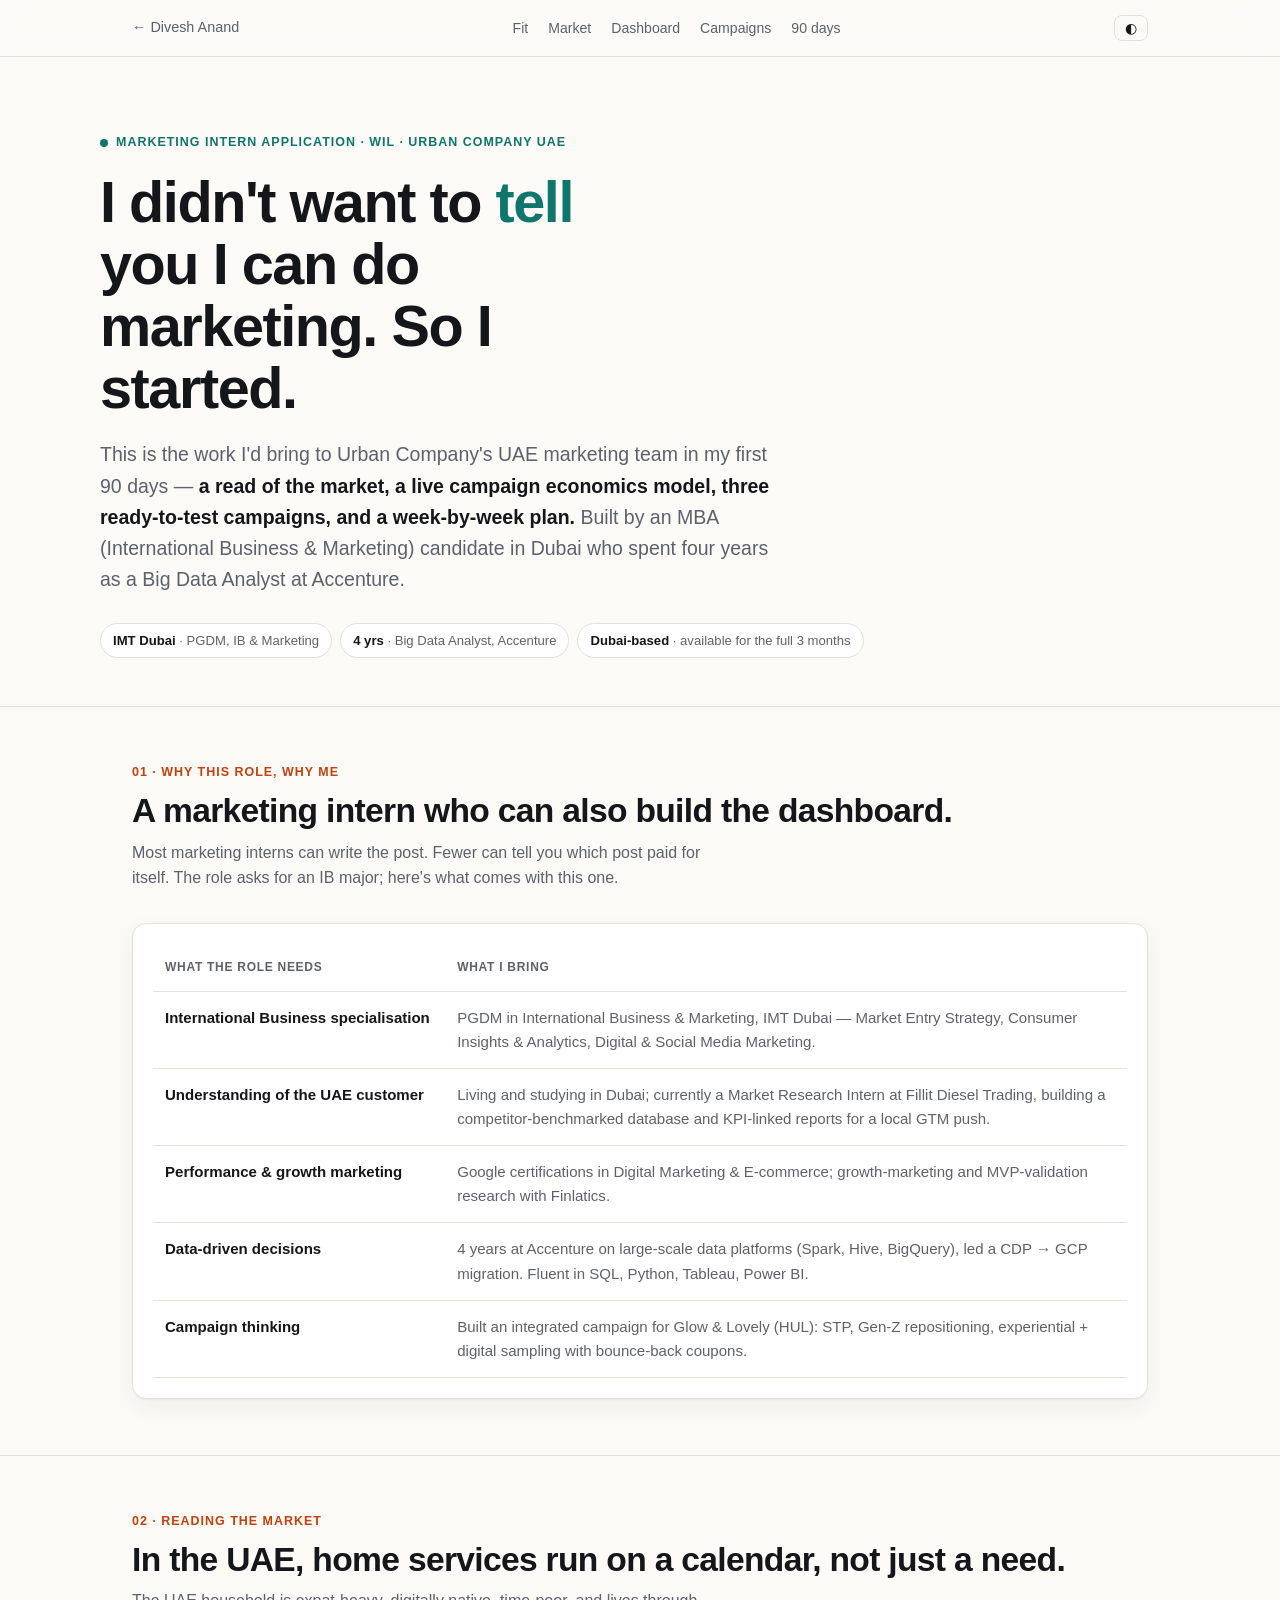
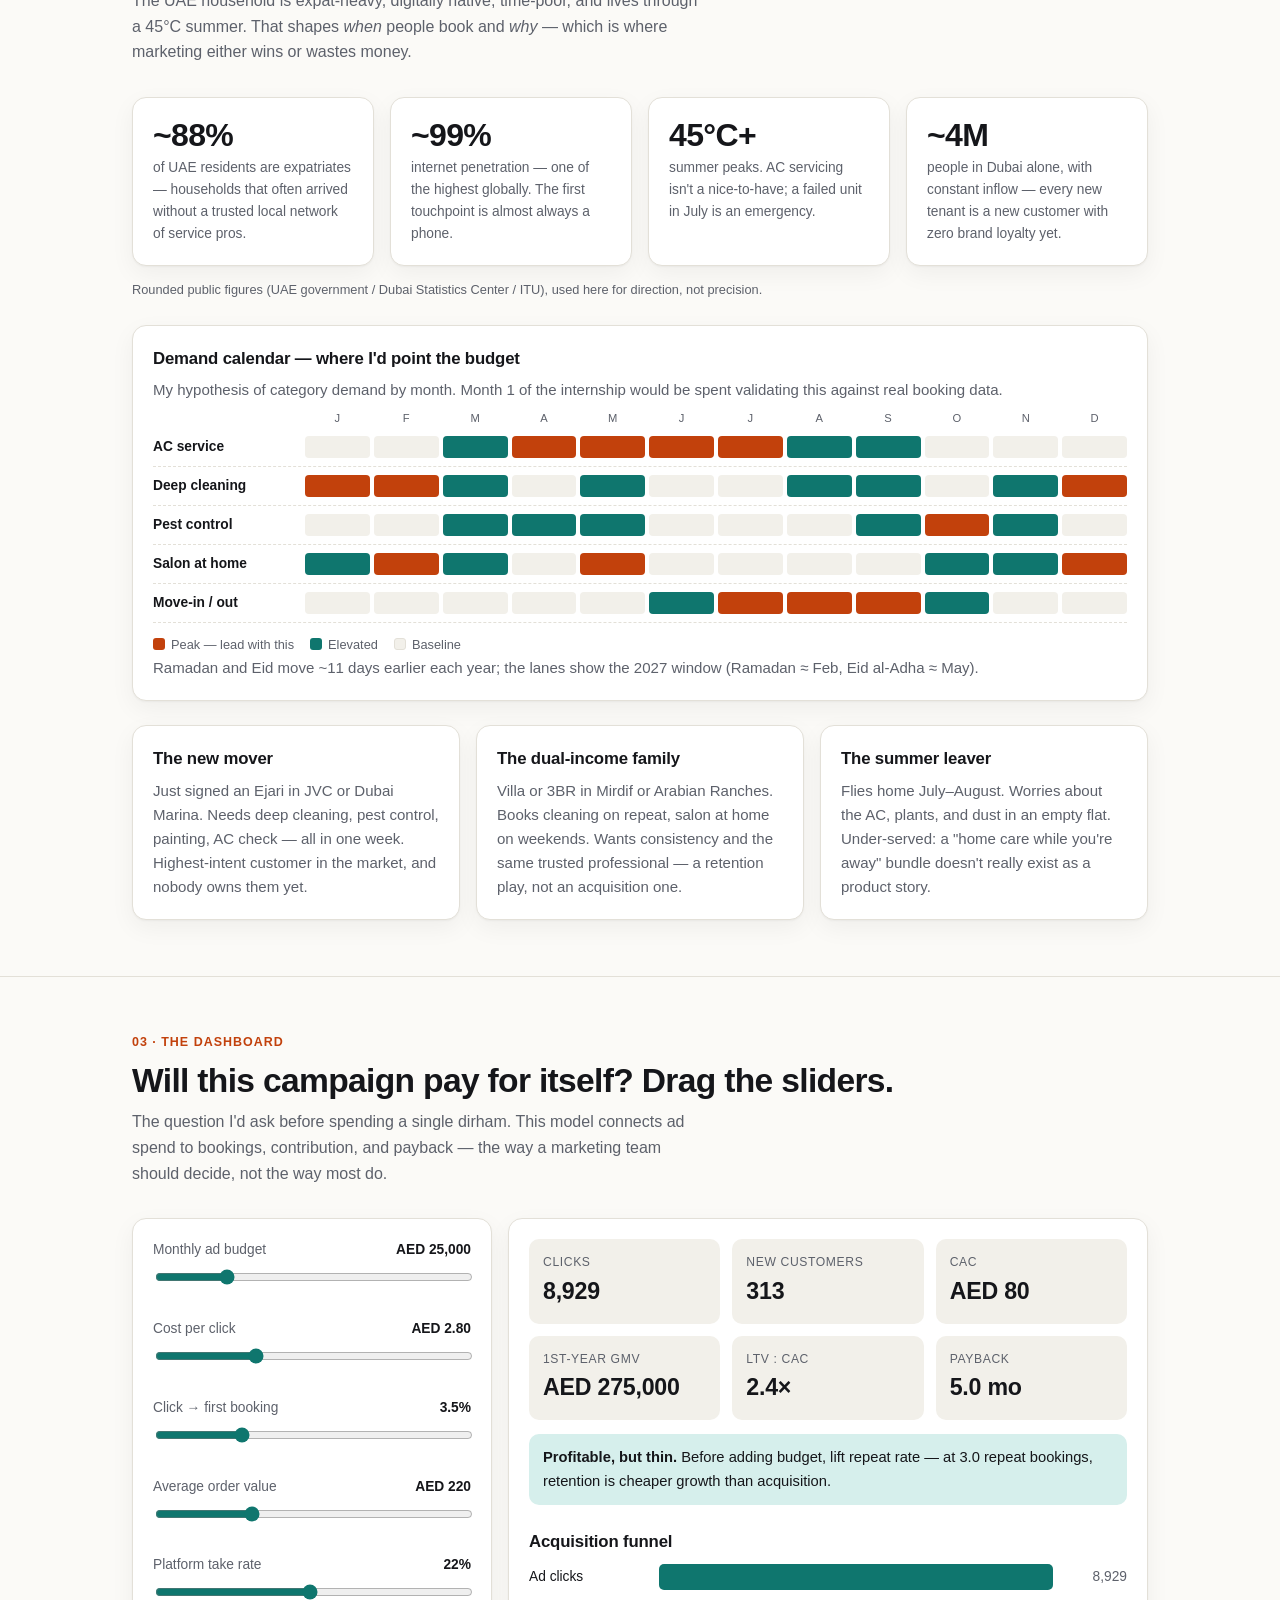
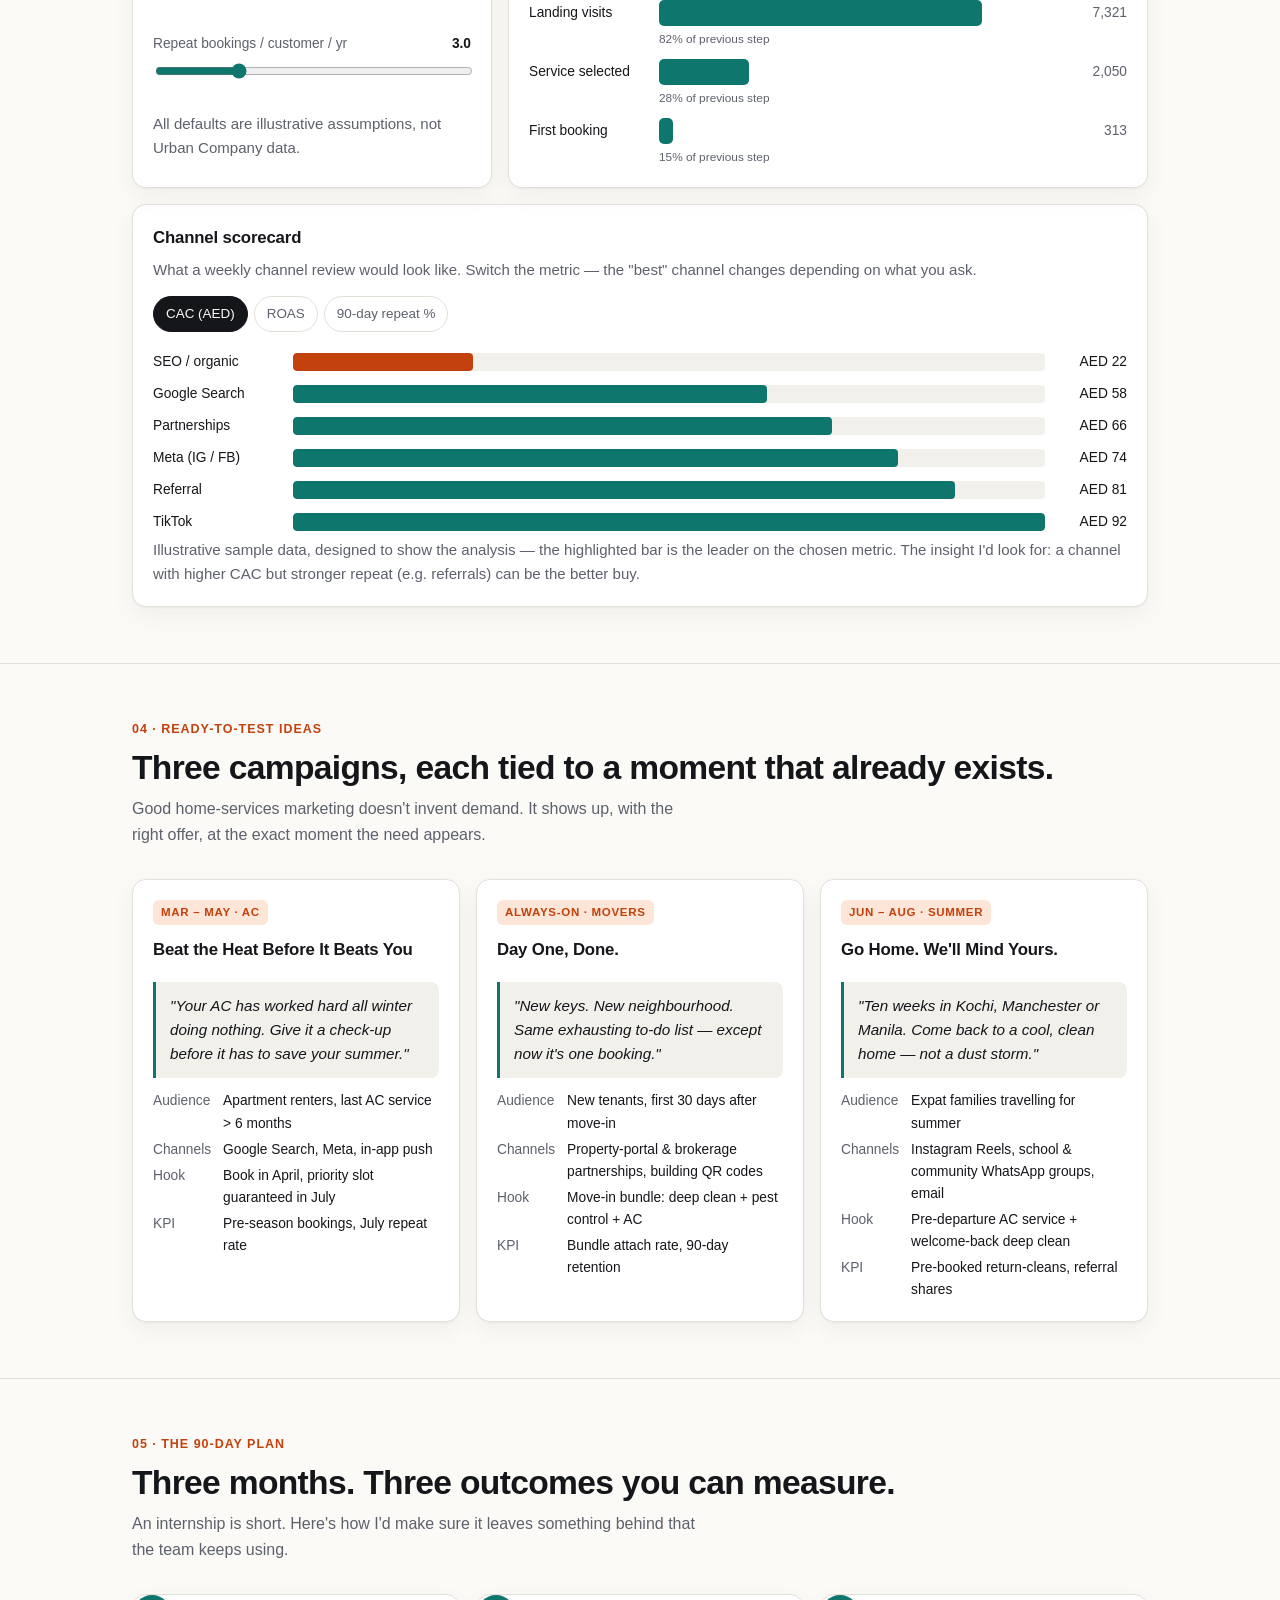
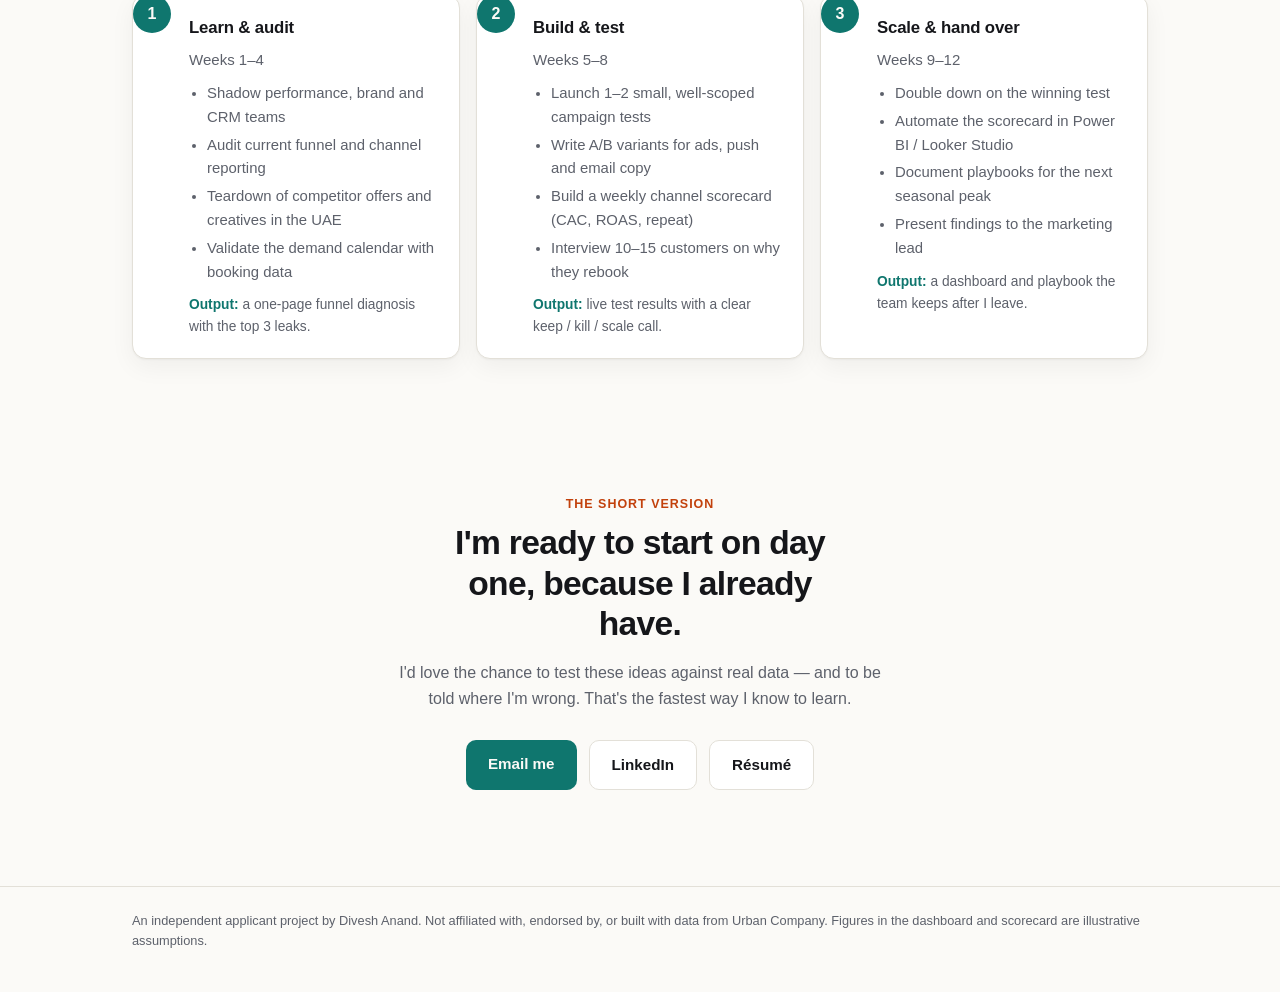
==== urban-company/index.html @ e180396a "Add Urban Company UAE marketing intern pitch page Standalone page with role-fit matrix, UAE market r" ====
<!DOCTYPE html>
<html lang="en">
<head>
  <meta charset="UTF-8">
  <meta name="viewport" content="width=device-width, initial-scale=1.0">
  <title>Day Zero Plan — Divesh Anand</title>
  <meta name="description" content="Divesh Anand's 90-day marketing plan and analytics dashboard, built for the Urban Company UAE Marketing Intern role (WIL). An independent applicant project — not affiliated with Urban Company.">
  <link rel="icon" href="data:,">
  <style>
    :root {
      --bg: #fbfaf7;
      --bg-alt: #f2f0ea;
      --card: #ffffff;
      --text: #15161a;
      --muted: #5d616b;
      --border: #e3e0d8;
      --accent: #0f766e;
      --accent-soft: #d6efec;
      --warm: #c2410c;
      --warm-soft: #fde6d8;
      --bar: #0f766e;
      --bar-2: #94a3b8;
      --shadow: 0 1px 2px rgba(0,0,0,.04), 0 8px 24px rgba(0,0,0,.05);
    }
    @media (prefers-color-scheme: dark) {
      :root:not([data-theme="light"]) {
        --bg: #0f1012; --bg-alt: #16171a; --card: #1a1b1f; --text: #f1f1ee; --muted: #a3a6ad;
        --border: #2b2d33; --accent: #2dd4bf; --accent-soft: #123532; --warm: #fb923c; --warm-soft: #3a2316;
        --bar: #2dd4bf; --bar-2: #4b5563; --shadow: 0 1px 2px rgba(0,0,0,.3), 0 8px 24px rgba(0,0,0,.25);
      }
    }
    :root[data-theme="dark"] {
      --bg: #0f1012; --bg-alt: #16171a; --card: #1a1b1f; --text: #f1f1ee; --muted: #a3a6ad;
      --border: #2b2d33; --accent: #2dd4bf; --accent-soft: #123532; --warm: #fb923c; --warm-soft: #3a2316;
      --bar: #2dd4bf; --bar-2: #4b5563; --shadow: 0 1px 2px rgba(0,0,0,.3), 0 8px 24px rgba(0,0,0,.25);
    }

    * { box-sizing: border-box; }
    html { scroll-behavior: smooth; }
    body {
      margin: 0; background: var(--bg); color: var(--text);
      font-family: -apple-system, BlinkMacSystemFont, "Segoe UI", Roboto, Helvetica, Arial, sans-serif;
      line-height: 1.6; -webkit-font-smoothing: antialiased;
    }
    a { color: var(--accent); }
    .wrap { max-width: 1080px; margin: 0 auto; padding: 0 16px; }
    @media (min-width: 720px) { .wrap { padding: 0 32px; } }

    /* Top bar */
    .topbar { position: sticky; top: 0; z-index: 10; background: color-mix(in srgb, var(--bg) 88%, transparent);
      backdrop-filter: blur(10px); border-bottom: 1px solid var(--border); }
    .topbar .wrap { display: flex; align-items: center; justify-content: space-between; height: 56px; gap: 12px; }
    .topbar a.back { color: var(--muted); text-decoration: none; font-size: .9rem; white-space: nowrap; }
    .topbar nav { display: none; gap: 20px; }
    .topbar nav a { color: var(--muted); text-decoration: none; font-size: .88rem; }
    .topbar nav a:hover { color: var(--text); }
    @media (min-width: 860px) { .topbar nav { display: flex; } }
    .theme { background: none; border: 1px solid var(--border); color: var(--text); border-radius: 8px;
      padding: 4px 10px; cursor: pointer; font-size: .9rem; }

    /* Hero */
    .hero { padding: 72px 0 48px; }
    .eyebrow { display: inline-flex; gap: 8px; align-items: center; font-size: .78rem; letter-spacing: .08em;
      text-transform: uppercase; color: var(--accent); font-weight: 700; }
    .eyebrow::before { content: ""; width: 8px; height: 8px; border-radius: 50%; background: var(--accent); }
    h1 { font-size: clamp(2rem, 5.4vw, 3.6rem); line-height: 1.08; letter-spacing: -.025em; margin: 16px 0 20px; max-width: 16ch; }
    h1 em { font-style: normal; color: var(--accent); }
    .lede { font-size: clamp(1.05rem, 2vw, 1.22rem); color: var(--muted); max-width: 62ch; margin: 0 0 28px; }
    .lede strong { color: var(--text); }
    .chips { display: flex; flex-wrap: wrap; gap: 8px; }
    .chip { font-size: .82rem; padding: 6px 12px; border-radius: 999px; background: var(--card);
      border: 1px solid var(--border); color: var(--muted); }
    .chip b { color: var(--text); font-weight: 600; }

    section { padding: 56px 0; border-top: 1px solid var(--border); }
    h2 { font-size: clamp(1.5rem, 3vw, 2.1rem); letter-spacing: -.02em; margin: 0 0 8px; line-height: 1.2; }
    .kicker { font-size: .78rem; font-weight: 700; letter-spacing: .08em; text-transform: uppercase; color: var(--warm); margin-bottom: 8px; }
    .sub { color: var(--muted); max-width: 64ch; margin: 0 0 32px; }
    h3 { margin: 0 0 6px; font-size: 1.05rem; letter-spacing: -.01em; }

    .grid { display: grid; gap: 16px; }
    @media (min-width: 720px) { .g2 { grid-template-columns: 1fr 1fr; } .g3 { grid-template-columns: repeat(3, 1fr); } .g4 { grid-template-columns: repeat(4, 1fr); } }
    .card { background: var(--card); border: 1px solid var(--border); border-radius: 14px; padding: 20px; box-shadow: var(--shadow); }
    .card p { margin: 0; color: var(--muted); font-size: .94rem; }
    .note { font-size: .8rem; color: var(--muted); margin-top: 14px; }

    /* Fit table */
    .fit { width: 100%; border-collapse: collapse; font-size: .94rem; }
    .fit th, .fit td { text-align: left; padding: 14px 12px; border-bottom: 1px solid var(--border); vertical-align: top; }
    .fit th { font-size: .75rem; text-transform: uppercase; letter-spacing: .06em; color: var(--muted); font-weight: 600; }
    .fit td:first-child { font-weight: 600; width: 30%; }
    .fit td:last-child { color: var(--muted); }
    @media (max-width: 640px) {
      .fit thead { display: none; }
      .fit tr { display: block; padding: 12px 0; border-bottom: 1px solid var(--border); }
      .fit td { display: block; padding: 2px 0; border: 0; width: auto !important; }
    }

    /* Stats */
    .stat .num { font-size: 2rem; font-weight: 700; letter-spacing: -.02em; line-height: 1.1; font-variant-numeric: tabular-nums; }
    .stat .lbl { font-size: .86rem; color: var(--muted); margin-top: 4px; }

    /* Season calendar */
    .season { display: grid; grid-template-columns: repeat(12, 1fr); gap: 4px; margin-top: 8px; }
    .season .m { font-size: .7rem; text-align: center; color: var(--muted); }
    .lane { display: grid; grid-template-columns: 140px 1fr; gap: 12px; align-items: center; padding: 8px 0; border-bottom: 1px dashed var(--border); }
    .lane .name { font-size: .86rem; font-weight: 600; }
    .lane .track { display: grid; grid-template-columns: repeat(12, 1fr); gap: 4px; }
    .lane .cell { height: 22px; border-radius: 4px; background: var(--bg-alt); }
    .lane .cell.on { background: var(--accent); }
    .lane .cell.peak { background: var(--warm); }
    @media (max-width: 560px) { .lane { grid-template-columns: 1fr; gap: 4px; } .season-head { margin-left: 0 !important; } }
    .legend { display: flex; gap: 16px; font-size: .8rem; color: var(--muted); margin-top: 12px; flex-wrap: wrap; }
    .legend i { display: inline-block; width: 12px; height: 12px; border-radius: 3px; vertical-align: -1px; margin-right: 6px; }

    /* Dashboard */
    .dash { display: grid; gap: 16px; }
    @media (min-width: 900px) { .dash { grid-template-columns: 360px 1fr; } }
    .ctrl { display: grid; gap: 18px; }
    .ctrl label { display: flex; justify-content: space-between; font-size: .86rem; color: var(--muted); margin-bottom: 6px; }
    .ctrl label output { color: var(--text); font-weight: 600; font-variant-numeric: tabular-nums; }
    input[type=range] { width: 100%; accent-color: var(--accent); }
    .kpis { display: grid; grid-template-columns: repeat(2, 1fr); gap: 12px; }
    @media (min-width: 560px) { .kpis { grid-template-columns: repeat(3, 1fr); } }
    .kpi { background: var(--bg-alt); border-radius: 10px; padding: 14px; }
    .kpi .v { font-size: 1.45rem; font-weight: 700; font-variant-numeric: tabular-nums; letter-spacing: -.01em; }
    .kpi .k { font-size: .76rem; color: var(--muted); text-transform: uppercase; letter-spacing: .05em; }
    .verdict { margin-top: 14px; padding: 12px 14px; border-radius: 10px; font-size: .92rem; background: var(--accent-soft); }
    .verdict.bad { background: var(--warm-soft); }

    .funnel { display: grid; gap: 10px; margin-top: 8px; }
    .frow { display: grid; grid-template-columns: 120px 1fr 64px; gap: 10px; align-items: center; font-size: .86rem; }
    .frow .bar { height: 26px; background: var(--bar); border-radius: 5px; transition: width .4s ease; min-width: 2px; }
    .frow .val { text-align: right; font-variant-numeric: tabular-nums; color: var(--muted); }
    .frow .drop { grid-column: 2 / 4; font-size: .74rem; color: var(--muted); margin-top: -6px; }

    .tabs { display: flex; gap: 6px; flex-wrap: wrap; margin-bottom: 14px; }
    .tabs button { font: inherit; font-size: .84rem; padding: 6px 12px; border-radius: 999px; border: 1px solid var(--border);
      background: var(--card); color: var(--muted); cursor: pointer; }
    .tabs button[aria-pressed="true"] { background: var(--text); color: var(--bg); border-color: var(--text); }

    .hbar { display: grid; grid-template-columns: 130px 1fr 72px; gap: 10px; align-items: center; font-size: .86rem; padding: 5px 0; }
    .hbar .t { height: 18px; background: var(--bg-alt); border-radius: 4px; overflow: hidden; }
    .hbar .f { height: 100%; background: var(--bar); border-radius: 4px; transition: width .4s ease; }
    .hbar .f.hi { background: var(--warm); }
    .hbar .n { text-align: right; font-variant-numeric: tabular-nums; }

    /* Campaigns */
    .camp { display: flex; flex-direction: column; gap: 12px; }
    .camp .tag { align-self: flex-start; font-size: .72rem; font-weight: 700; letter-spacing: .06em; text-transform: uppercase;
      padding: 3px 8px; border-radius: 6px; background: var(--warm-soft); color: var(--warm); }
    .camp blockquote { margin: 0; padding: 12px 14px; border-left: 3px solid var(--accent); background: var(--bg-alt);
      border-radius: 0 8px 8px 0; font-size: .95rem; font-style: italic; }
    .camp dl { margin: 0; display: grid; grid-template-columns: auto 1fr; gap: 4px 12px; font-size: .86rem; }
    .camp dt { color: var(--muted); }
    .camp dd { margin: 0; }

    /* Plan */
    .plan { counter-reset: m; }
    .phase { position: relative; padding-left: 56px; }
    .phase::before { counter-increment: m; content: counter(m); position: absolute; left: 0; top: 0; width: 38px; height: 38px;
      border-radius: 50%; display: grid; place-items: center; font-weight: 700; background: var(--accent); color: var(--bg); }
    .phase ul { margin: 10px 0 0; padding-left: 18px; color: var(--muted); font-size: .93rem; }
    .phase li { margin-bottom: 4px; }
    .phase .out { margin-top: 10px; font-size: .86rem; }
    .phase .out b { color: var(--accent); }

    /* Close */
    .close { text-align: center; padding: 80px 0 96px; }
    .close h2 { max-width: 22ch; margin: 0 auto 16px; }
    .close p { color: var(--muted); max-width: 56ch; margin: 0 auto 28px; }
    .btns { display: flex; gap: 12px; justify-content: center; flex-wrap: wrap; }
    .btn { display: inline-block; padding: 12px 22px; border-radius: 10px; text-decoration: none; font-weight: 600; font-size: .95rem; }
    .btn.p { background: var(--accent); color: var(--bg); }
    .btn.s { border: 1px solid var(--border); color: var(--text); background: var(--card); }
    footer { border-top: 1px solid var(--border); padding: 24px 0 40px; font-size: .8rem; color: var(--muted); }

    .reveal { opacity: 0; transform: translateY(14px); transition: opacity .6s ease, transform .6s ease; }
    .reveal.in { opacity: 1; transform: none; }
    @media (prefers-reduced-motion: reduce) { .reveal { opacity: 1; transform: none; transition: none; } .frow .bar, .hbar .f { transition: none; } }
  </style>
</head>
<body>

<header class="topbar">
  <div class="wrap">
    <a class="back" href="../index.html">← Divesh Anand</a>
    <nav aria-label="Sections">
      <a href="#fit">Fit</a>
      <a href="#market">Market</a>
      <a href="#dashboard">Dashboard</a>
      <a href="#campaigns">Campaigns</a>
      <a href="#plan">90 days</a>
    </nav>
    <button class="theme" id="theme" aria-label="Toggle dark mode">◐</button>
  </div>
</header>

<main>
  <div class="wrap hero">
    <span class="eyebrow">Marketing Intern application · WIL · Urban Company UAE</span>
    <h1>I didn't want to <em>tell</em> you I can do marketing. So I started.</h1>
    <p class="lede">
      This is the work I'd bring to Urban Company's UAE marketing team in my first 90 days —
      <strong>a read of the market, a live campaign economics model, three ready-to-test campaigns,
      and a week-by-week plan.</strong> Built by an MBA (International Business &amp; Marketing) candidate
      in Dubai who spent four years as a Big Data Analyst at Accenture.
    </p>
    <div class="chips">
      <span class="chip"><b>IMT Dubai</b> · PGDM, IB &amp; Marketing</span>
      <span class="chip"><b>4 yrs</b> · Big Data Analyst, Accenture</span>
      <span class="chip"><b>Dubai-based</b> · available for the full 3 months</span>
    </div>
  </div>

  <!-- FIT -->
  <section id="fit">
    <div class="wrap">
      <div class="kicker">01 · Why this role, why me</div>
      <h2>A marketing intern who can also build the dashboard.</h2>
      <p class="sub">Most marketing interns can write the post. Fewer can tell you which post paid for itself. The role asks for an IB major; here's what comes with this one.</p>
      <div class="card reveal">
        <table class="fit">
          <thead><tr><th>What the role needs</th><th>What I bring</th></tr></thead>
          <tbody>
            <tr><td>International Business specialisation</td><td>PGDM in International Business &amp; Marketing, IMT Dubai — Market Entry Strategy, Consumer Insights &amp; Analytics, Digital &amp; Social Media Marketing.</td></tr>
            <tr><td>Understanding of the UAE customer</td><td>Living and studying in Dubai; currently a Market Research Intern at Fillit Diesel Trading, building a competitor-benchmarked database and KPI-linked reports for a local GTM push.</td></tr>
            <tr><td>Performance &amp; growth marketing</td><td>Google certifications in Digital Marketing &amp; E-commerce; growth-marketing and MVP-validation research with Finlatics.</td></tr>
            <tr><td>Data-driven decisions</td><td>4 years at Accenture on large-scale data platforms (Spark, Hive, BigQuery), led a CDP → GCP migration. Fluent in SQL, Python, Tableau, Power BI.</td></tr>
            <tr><td>Campaign thinking</td><td>Built an integrated campaign for Glow &amp; Lovely (HUL): STP, Gen-Z repositioning, experiential + digital sampling with bounce-back coupons.</td></tr>
          </tbody>
        </table>
      </div>
    </div>
  </section>

  <!-- MARKET -->
  <section id="market">
    <div class="wrap">
      <div class="kicker">02 · Reading the market</div>
      <h2>In the UAE, home services run on a calendar, not just a need.</h2>
      <p class="sub">The UAE household is expat-heavy, digitally native, time-poor, and lives through a 45°C summer. That shapes <em>when</em> people book and <em>why</em> — which is where marketing either wins or wastes money.</p>

      <div class="grid g4 reveal">
        <div class="card stat"><div class="num">~88%</div><div class="lbl">of UAE residents are expatriates — households that often arrived without a trusted local network of service pros.</div></div>
        <div class="card stat"><div class="num">~99%</div><div class="lbl">internet penetration — one of the highest globally. The first touchpoint is almost always a phone.</div></div>
        <div class="card stat"><div class="num">45°C+</div><div class="lbl">summer peaks. AC servicing isn't a nice-to-have; a failed unit in July is an emergency.</div></div>
        <div class="card stat"><div class="num">~4M</div><div class="lbl">people in Dubai alone, with constant inflow — every new tenant is a new customer with zero brand loyalty yet.</div></div>
      </div>
      <p class="note">Rounded public figures (UAE government / Dubai Statistics Center / ITU), used here for direction, not precision.</p>

      <div class="card reveal" style="margin-top:24px">
        <h3>Demand calendar — where I'd point the budget</h3>
        <p>My hypothesis of category demand by month. Month 1 of the internship would be spent validating this against real booking data.</p>
        <div class="season-head" style="margin-left:152px">
          <div class="season">
            <span class="m">J</span><span class="m">F</span><span class="m">M</span><span class="m">A</span><span class="m">M</span><span class="m">J</span>
            <span class="m">J</span><span class="m">A</span><span class="m">S</span><span class="m">O</span><span class="m">N</span><span class="m">D</span>
          </div>
        </div>
        <div id="lanes"></div>
        <div class="legend"><span><i style="background:var(--warm)"></i>Peak — lead with this</span><span><i style="background:var(--accent)"></i>Elevated</span><span><i style="background:var(--bg-alt);border:1px solid var(--border)"></i>Baseline</span></div>
        <p class="note">Ramadan and Eid move ~11 days earlier each year; the lanes show the 2027 window (Ramadan ≈ Feb, Eid al-Adha ≈ May).</p>
      </div>

      <div class="grid g3 reveal" style="margin-top:24px">
        <div class="card"><h3>The new mover</h3><p>Just signed an Ejari in JVC or Dubai Marina. Needs deep cleaning, pest control, painting, AC check — all in one week. Highest-intent customer in the market, and nobody owns them yet.</p></div>
        <div class="card"><h3>The dual-income family</h3><p>Villa or 3BR in Mirdif or Arabian Ranches. Books cleaning on repeat, salon at home on weekends. Wants consistency and the same trusted professional — a retention play, not an acquisition one.</p></div>
        <div class="card"><h3>The summer leaver</h3><p>Flies home July–August. Worries about the AC, plants, and dust in an empty flat. Under-served: a "home care while you're away" bundle doesn't really exist as a product story.</p></div>
      </div>
    </div>
  </section>

  <!-- DASHBOARD -->
  <section id="dashboard">
    <div class="wrap">
      <div class="kicker">03 · The dashboard</div>
      <h2>Will this campaign pay for itself? Drag the sliders.</h2>
      <p class="sub">The question I'd ask before spending a single dirham. This model connects ad spend to bookings, contribution, and payback — the way a marketing team should decide, not the way most do.</p>

      <div class="dash">
        <div class="card ctrl reveal">
          <div><label for="budget">Monthly ad budget <output id="o-budget"></output></label><input id="budget" type="range" min="5000" max="100000" step="1000" value="25000"></div>
          <div><label for="cpc">Cost per click <output id="o-cpc"></output></label><input id="cpc" type="range" min="0.5" max="8" step="0.1" value="2.8"></div>
          <div><label for="cvr">Click → first booking <output id="o-cvr"></output></label><input id="cvr" type="range" min="0.5" max="12" step="0.1" value="3.5"></div>
          <div><label for="aov">Average order value <output id="o-aov"></output></label><input id="aov" type="range" min="60" max="600" step="5" value="220"></div>
          <div><label for="take">Platform take rate <output id="o-take"></output></label><input id="take" type="range" min="5" max="40" step="1" value="22"></div>
          <div><label for="rep">Repeat bookings / customer / yr <output id="o-rep"></output></label><input id="rep" type="range" min="0" max="12" step="0.5" value="3"></div>
          <p class="note" style="margin:0">All defaults are illustrative assumptions, not Urban Company data.</p>
        </div>

        <div class="card reveal">
          <div class="kpis">
            <div class="kpi"><div class="k">Clicks</div><div class="v" id="k-clicks"></div></div>
            <div class="kpi"><div class="k">New customers</div><div class="v" id="k-cust"></div></div>
            <div class="kpi"><div class="k">CAC</div><div class="v" id="k-cac"></div></div>
            <div class="kpi"><div class="k">1st-year GMV</div><div class="v" id="k-gmv"></div></div>
            <div class="kpi"><div class="k">LTV : CAC</div><div class="v" id="k-ratio"></div></div>
            <div class="kpi"><div class="k">Payback</div><div class="v" id="k-pay"></div></div>
          </div>
          <div class="verdict" id="verdict"></div>

          <h3 style="margin-top:24px">Acquisition funnel</h3>
          <div class="funnel" id="funnel"></div>
        </div>
      </div>

      <div class="card reveal" style="margin-top:16px">
        <h3>Channel scorecard</h3>
        <p style="margin-bottom:14px">What a weekly channel review would look like. Switch the metric — the "best" channel changes depending on what you ask.</p>
        <div class="tabs" role="group" aria-label="Metric">
          <button data-m="cac" aria-pressed="true">CAC (AED)</button>
          <button data-m="roas">ROAS</button>
          <button data-m="rep">90-day repeat %</button>
        </div>
        <div id="channels"></div>
        <p class="note">Illustrative sample data, designed to show the analysis — the highlighted bar is the leader on the chosen metric. The insight I'd look for: a channel with higher CAC but stronger repeat (e.g. referrals) can be the better buy.</p>
      </div>
    </div>
  </section>

  <!-- CAMPAIGNS -->
  <section id="campaigns">
    <div class="wrap">
      <div class="kicker">04 · Ready-to-test ideas</div>
      <h2>Three campaigns, each tied to a moment that already exists.</h2>
      <p class="sub">Good home-services marketing doesn't invent demand. It shows up, with the right offer, at the exact moment the need appears.</p>

      <div class="grid g3">
        <article class="card camp reveal">
          <span class="tag">Mar – May · AC</span>
          <h3>Beat the Heat Before It Beats You</h3>
          <blockquote>"Your AC has worked hard all winter doing nothing. Give it a check-up before it has to save your summer."</blockquote>
          <dl>
            <dt>Audience</dt><dd>Apartment renters, last AC service &gt; 6 months</dd>
            <dt>Channels</dt><dd>Google Search, Meta, in-app push</dd>
            <dt>Hook</dt><dd>Book in April, priority slot guaranteed in July</dd>
            <dt>KPI</dt><dd>Pre-season bookings, July repeat rate</dd>
          </dl>
        </article>

        <article class="card camp reveal">
          <span class="tag">Always-on · Movers</span>
          <h3>Day One, Done.</h3>
          <blockquote>"New keys. New neighbourhood. Same exhausting to-do list — except now it's one booking."</blockquote>
          <dl>
            <dt>Audience</dt><dd>New tenants, first 30 days after move-in</dd>
            <dt>Channels</dt><dd>Property-portal &amp; brokerage partnerships, building QR codes</dd>
            <dt>Hook</dt><dd>Move-in bundle: deep clean + pest control + AC</dd>
            <dt>KPI</dt><dd>Bundle attach rate, 90-day retention</dd>
          </dl>
        </article>

        <article class="card camp reveal">
          <span class="tag">Jun – Aug · Summer</span>
          <h3>Go Home. We'll Mind Yours.</h3>
          <blockquote>"Ten weeks in Kochi, Manchester or Manila. Come back to a cool, clean home — not a dust storm."</blockquote>
          <dl>
            <dt>Audience</dt><dd>Expat families travelling for summer</dd>
            <dt>Channels</dt><dd>Instagram Reels, school &amp; community WhatsApp groups, email</dd>
            <dt>Hook</dt><dd>Pre-departure AC service + welcome-back deep clean</dd>
            <dt>KPI</dt><dd>Pre-booked return-cleans, referral shares</dd>
          </dl>
        </article>
      </div>
    </div>
  </section>

  <!-- PLAN -->
  <section id="plan">
    <div class="wrap">
      <div class="kicker">05 · The 90-day plan</div>
      <h2>Three months. Three outcomes you can measure.</h2>
      <p class="sub">An internship is short. Here's how I'd make sure it leaves something behind that the team keeps using.</p>

      <div class="grid g3 plan">
        <div class="card phase reveal">
          <h3>Learn &amp; audit</h3>
          <p>Weeks 1–4</p>
          <ul>
            <li>Shadow performance, brand and CRM teams</li>
            <li>Audit current funnel and channel reporting</li>
            <li>Teardown of competitor offers and creatives in the UAE</li>
            <li>Validate the demand calendar with booking data</li>
          </ul>
          <p class="out"><b>Output:</b> a one-page funnel diagnosis with the top 3 leaks.</p>
        </div>
        <div class="card phase reveal">
          <h3>Build &amp; test</h3>
          <p>Weeks 5–8</p>
          <ul>
            <li>Launch 1–2 small, well-scoped campaign tests</li>
            <li>Write A/B variants for ads, push and email copy</li>
            <li>Build a weekly channel scorecard (CAC, ROAS, repeat)</li>
            <li>Interview 10–15 customers on why they rebook</li>
          </ul>
          <p class="out"><b>Output:</b> live test results with a clear keep / kill / scale call.</p>
        </div>
        <div class="card phase reveal">
          <h3>Scale &amp; hand over</h3>
          <p>Weeks 9–12</p>
          <ul>
            <li>Double down on the winning test</li>
            <li>Automate the scorecard in Power BI / Looker Studio</li>
            <li>Document playbooks for the next seasonal peak</li>
            <li>Present findings to the marketing lead</li>
          </ul>
          <p class="out"><b>Output:</b> a dashboard and playbook the team keeps after I leave.</p>
        </div>
      </div>
    </div>
  </section>

  <div class="wrap close">
    <div class="kicker">The short version</div>
    <h2>I'm ready to start on day one, because I already have.</h2>
    <p>I'd love the chance to test these ideas against real data — and to be told where I'm wrong. That's the fastest way I know to learn.</p>
    <div class="btns">
      <a class="btn p" href="mailto:gr8diveshanand@gmail.com?subject=Marketing%20Intern%20(WIL)%20%E2%80%94%20Divesh%20Anand">Email me</a>
      <a class="btn s" href="https://www.linkedin.com/in/divesh-anand-343136174/" target="_blank" rel="noopener">LinkedIn</a>
      <a class="btn s" href="../resume.docx" download>Résumé</a>
    </div>
  </div>
</main>

<footer>
  <div class="wrap">
    An independent applicant project by Divesh Anand. Not affiliated with, endorsed by, or built with data from Urban Company.
    Figures in the dashboard and scorecard are illustrative assumptions.
  </div>
</footer>

<script>
  // Theme — shares the "theme" key with the main portfolio
  const root = document.documentElement;
  try { const t = localStorage.getItem('theme'); if (t) root.setAttribute('data-theme', t); } catch (e) {}
  document.getElementById('theme').addEventListener('click', () => {
    const dark = root.getAttribute('data-theme') === 'dark' ||
      (!root.getAttribute('data-theme') && matchMedia('(prefers-color-scheme: dark)').matches);
    const next = dark ? 'light' : 'dark';
    root.setAttribute('data-theme', next);
    try { localStorage.setItem('theme', next); } catch (e) {}
  });

  // Demand calendar: 0 = baseline, 1 = elevated, 2 = peak (Jan..Dec)
  const lanes = [
    ['AC service',      [0,0,1,2,2,2,2,1,1,0,0,0]],
    ['Deep cleaning',   [2,2,1,0,1,0,0,1,1,0,1,2]],
    ['Pest control',    [0,0,1,1,1,0,0,0,1,2,1,0]],
    ['Salon at home',   [1,2,1,0,2,0,0,0,0,1,1,2]],
    ['Move-in / out',   [0,0,0,0,0,1,2,2,2,1,0,0]],
  ];
  document.getElementById('lanes').innerHTML = lanes.map(([name, v]) =>
    `<div class="lane"><span class="name">${name}</span><div class="track">${
      v.map(x => `<span class="cell ${x === 2 ? 'peak' : x === 1 ? 'on' : ''}"></span>`).join('')
    }</div></div>`).join('');

  // Campaign economics model
  const $ = id => document.getElementById(id);
  const aed = n => 'AED ' + Math.round(n).toLocaleString('en-US');
  const ids = ['budget', 'cpc', 'cvr', 'aov', 'take', 'rep'];
  const fmt = {
    budget: v => aed(v), cpc: v => 'AED ' + v.toFixed(2), cvr: v => v.toFixed(1) + '%',
    aov: v => aed(v), take: v => v + '%', rep: v => v.toFixed(1),
  };

  function model() {
    const v = Object.fromEntries(ids.map(k => [k, parseFloat($(k).value)]));
    ids.forEach(k => $('o-' + k).textContent = fmt[k](v[k]));

    const clicks = v.budget / v.cpc;
    const visits = clicks * 0.82;                 // assumed landing-page load / bounce loss
    const starts = visits * 0.28;                 // assumed service-selection rate
    const cust = clicks * v.cvr / 100;
    const cac = cust ? v.budget / cust : 0;
    const ordersYr = 1 + v.rep;
    const gmv = cust * v.aov * ordersYr;
    const contribPerCust = v.aov * ordersYr * v.take / 100;
    const ratio = cac ? contribPerCust / cac : 0;
    const monthlyContrib = contribPerCust / 12;
    const payback = monthlyContrib ? cac / monthlyContrib : Infinity;

    $('k-clicks').textContent = Math.round(clicks).toLocaleString('en-US');
    $('k-cust').textContent = Math.round(cust).toLocaleString('en-US');
    $('k-cac').textContent = aed(cac);
    $('k-gmv').textContent = gmv >= 1e6 ? 'AED ' + (gmv / 1e6).toFixed(2) + 'M' : aed(gmv);
    $('k-ratio').textContent = ratio.toFixed(1) + '×';
    $('k-pay').textContent = payback > 24 ? '24+ mo' : payback.toFixed(1) + ' mo';

    const vd = $('verdict');
    if (ratio >= 3) {
      vd.className = 'verdict';
      vd.innerHTML = `<b>Scale it.</b> Each customer returns ${ratio.toFixed(1)}× their acquisition cost in year one. The next lever is budget — until CPC starts to rise.`;
    } else if (ratio >= 1) {
      vd.className = 'verdict';
      vd.innerHTML = `<b>Profitable, but thin.</b> Before adding budget, lift repeat rate — at ${v.rep.toFixed(1)} repeat bookings, retention is cheaper growth than acquisition.`;
    } else {
      vd.className = 'verdict bad';
      vd.innerHTML = `<b>Losing money on every customer.</b> CAC of ${aed(cac)} beats first-year contribution of ${aed(contribPerCust)}. Fix conversion or targeting before spending more.`;
    }

    const steps = [
      ['Ad clicks', clicks], ['Landing visits', visits], ['Service selected', starts], ['First booking', cust],
    ];
    $('funnel').innerHTML = steps.map(([label, n], i) => {
      const w = Math.max(n / clicks * 100, 0.6);
      const drop = i ? `<span class="drop">${(n / steps[i - 1][1] * 100).toFixed(0)}% of previous step</span>` : '';
      return `<div class="frow"><span>${label}</span><div class="bar" style="width:${w}%"></div><span class="val">${Math.round(n).toLocaleString('en-US')}</span>${drop}</div>`;
    }).join('');
  }
  ids.forEach(k => $(k).addEventListener('input', model));
  model();

  // Channel scorecard (illustrative)
  const channels = [
    { name: 'Google Search', cac: 58,  roas: 3.4, rep: 31 },
    { name: 'Meta (IG / FB)', cac: 74,  roas: 2.6, rep: 24 },
    { name: 'TikTok',         cac: 92,  roas: 1.9, rep: 18 },
    { name: 'Referral',       cac: 81,  roas: 4.1, rep: 46 },
    { name: 'SEO / organic',  cac: 22,  roas: 6.8, rep: 35 },
    { name: 'Partnerships',   cac: 66,  roas: 3.0, rep: 39 },
  ];
  const unit = { cac: v => 'AED ' + v, roas: v => v.toFixed(1) + '×', rep: v => v + '%' };
  function renderChannels(m) {
    const max = Math.max(...channels.map(c => c[m]));
    const best = m === 'cac' ? Math.min(...channels.map(c => c.cac)) : max;
    $('channels').innerHTML = [...channels].sort((a, b) => m === 'cac' ? a.cac - b.cac : b[m] - a[m]).map(c =>
      `<div class="hbar"><span>${c.name}</span><div class="t"><div class="f ${c[m] === best ? 'hi' : ''}" style="width:${c[m] / max * 100}%"></div></div><span class="n">${unit[m](c[m])}</span></div>`
    ).join('');
  }
  document.querySelectorAll('.tabs button').forEach(b => b.addEventListener('click', () => {
    document.querySelectorAll('.tabs button').forEach(x => x.setAttribute('aria-pressed', x === b));
    renderChannels(b.dataset.m);
  }));
  renderChannels('cac');

  // Reveal on scroll
  const io = new IntersectionObserver(es => es.forEach(e => { if (e.isIntersecting) { e.target.classList.add('in'); io.unobserve(e.target); } }), { threshold: .12 });
  document.querySelectorAll('.reveal').forEach(el => io.observe(el));
</script>
</body>
</html>
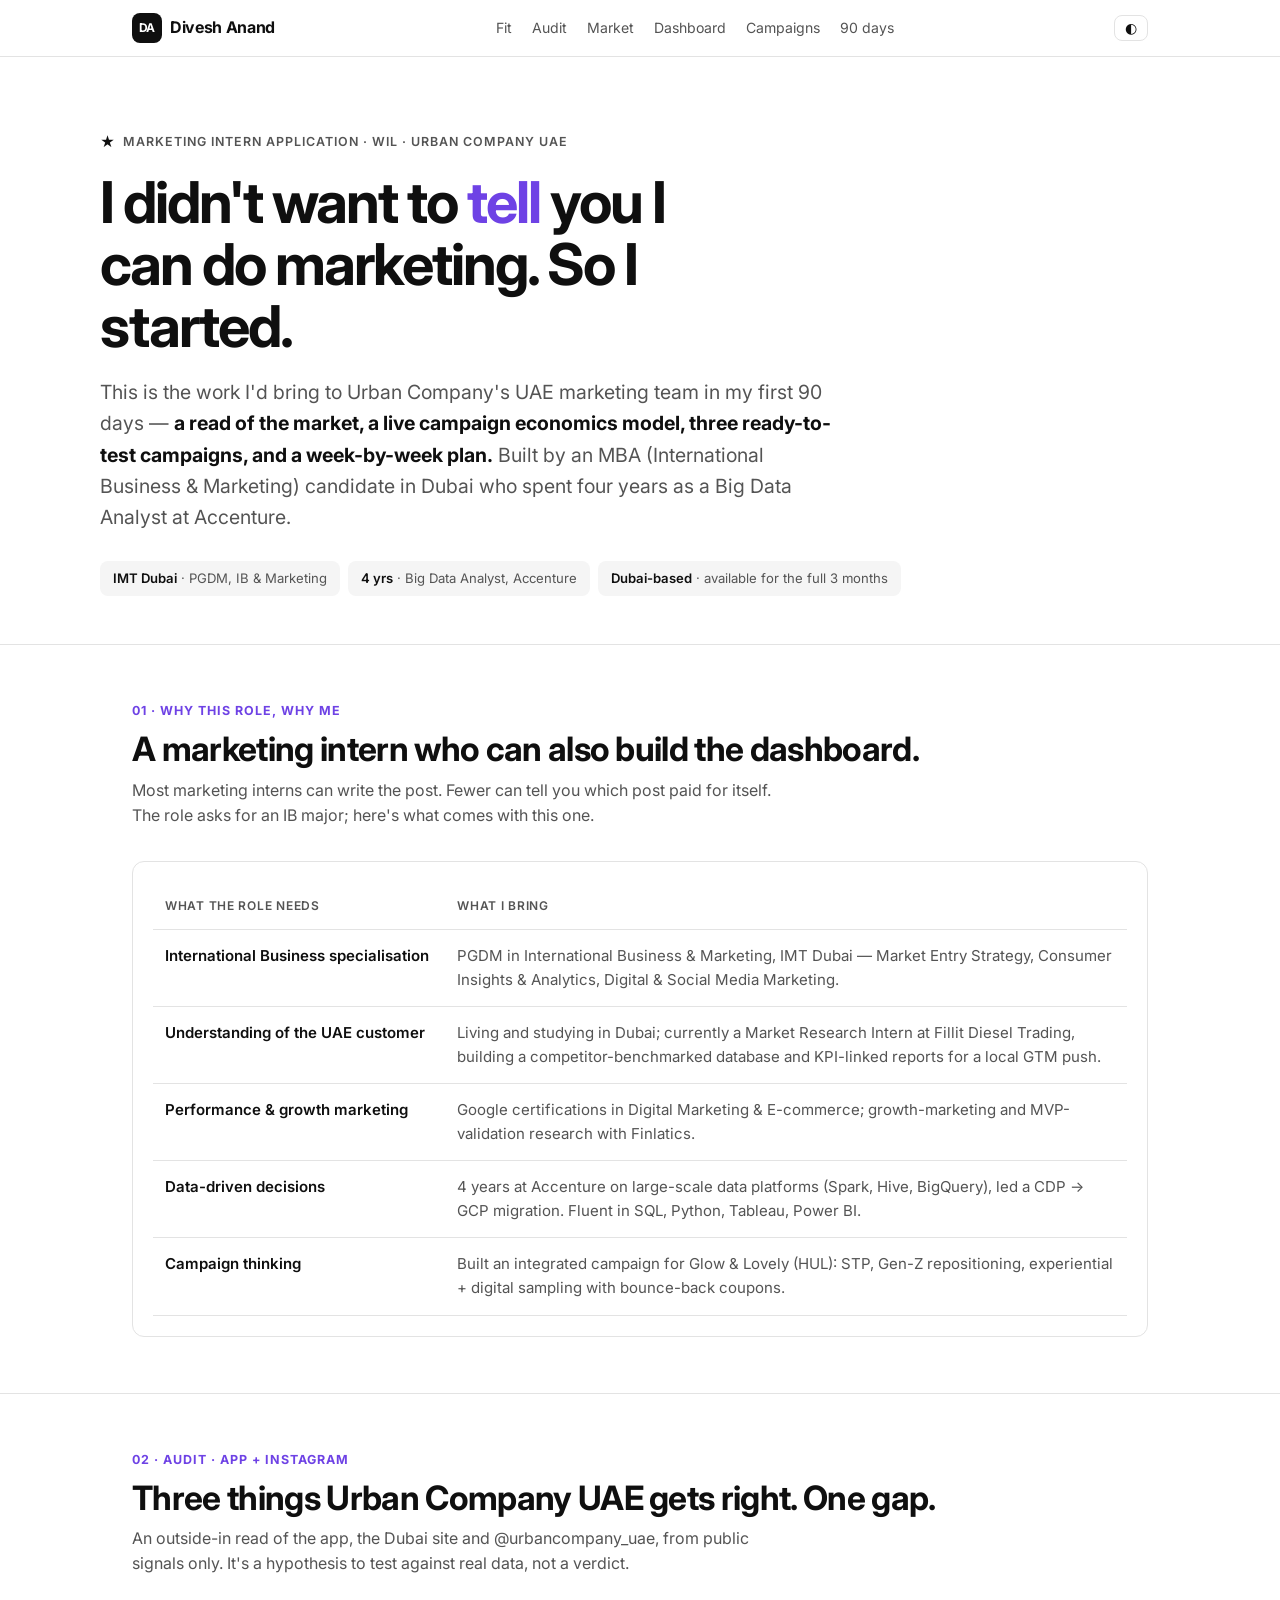
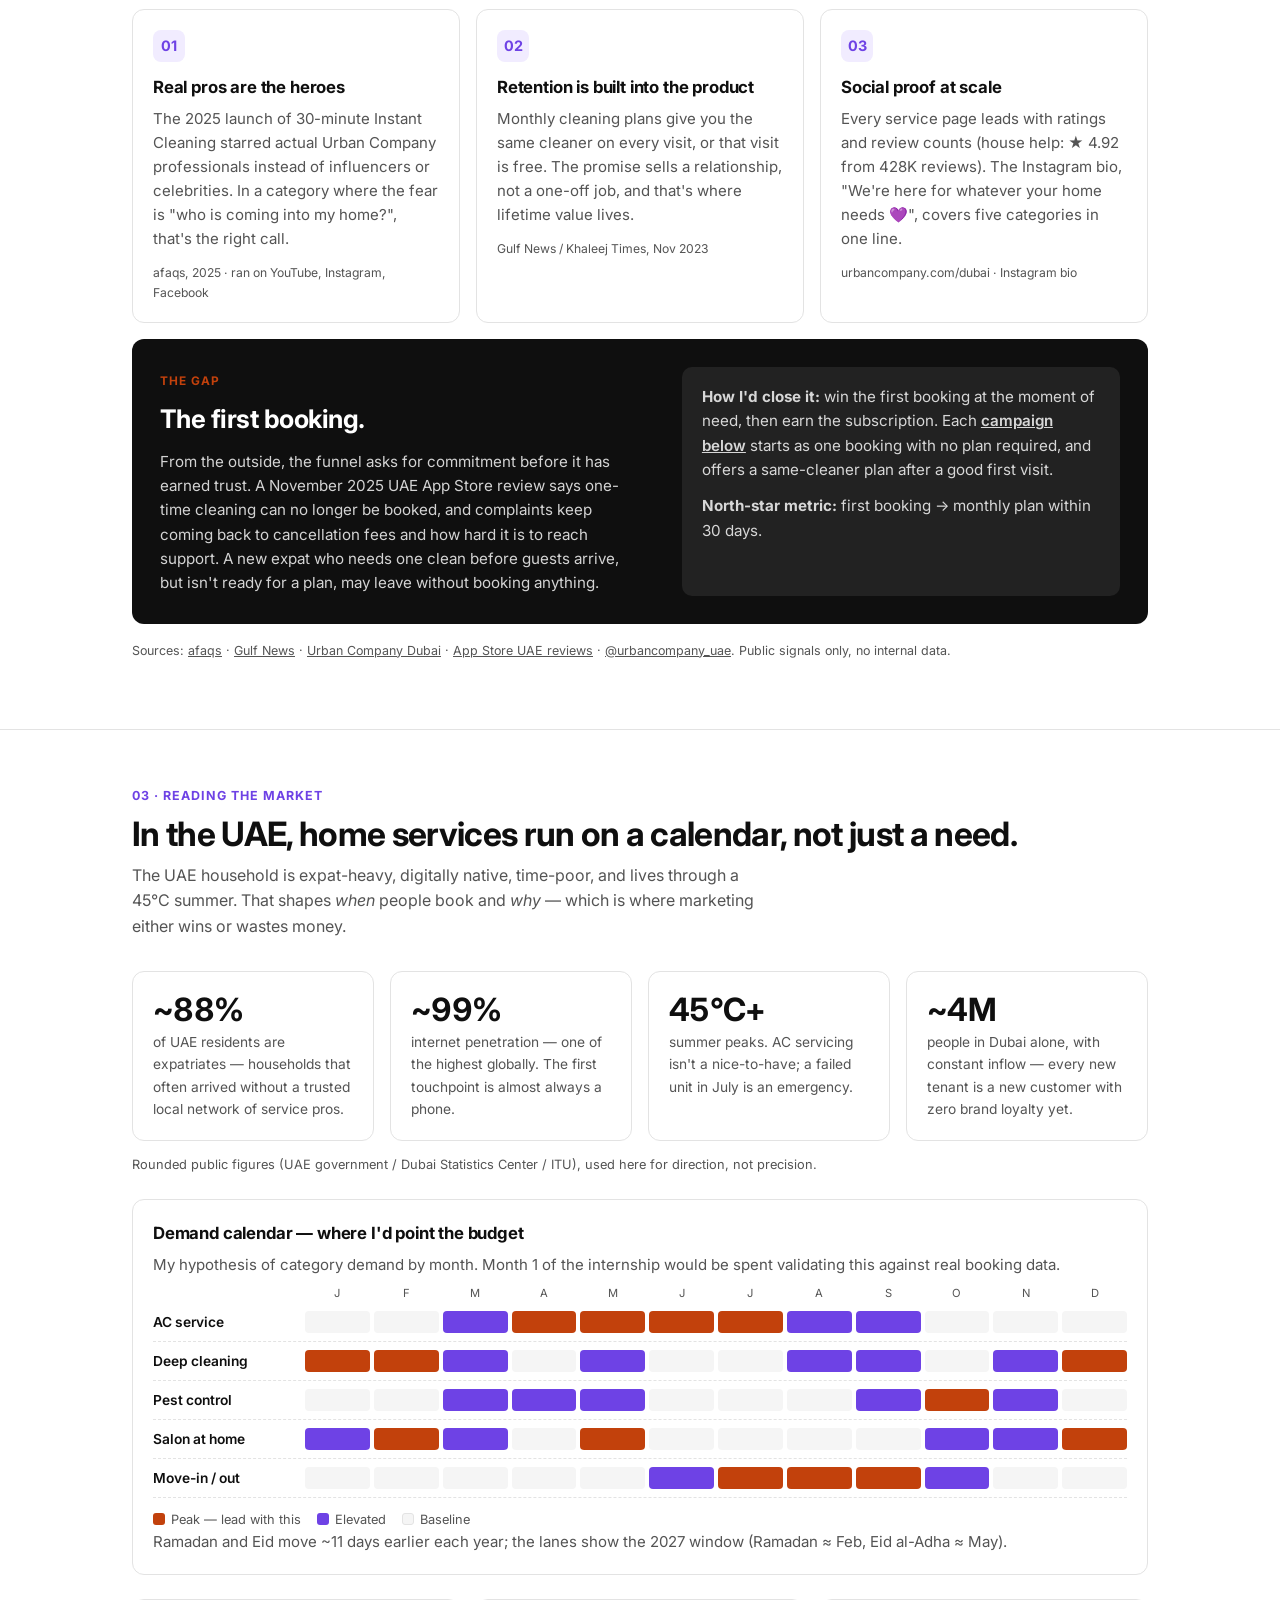
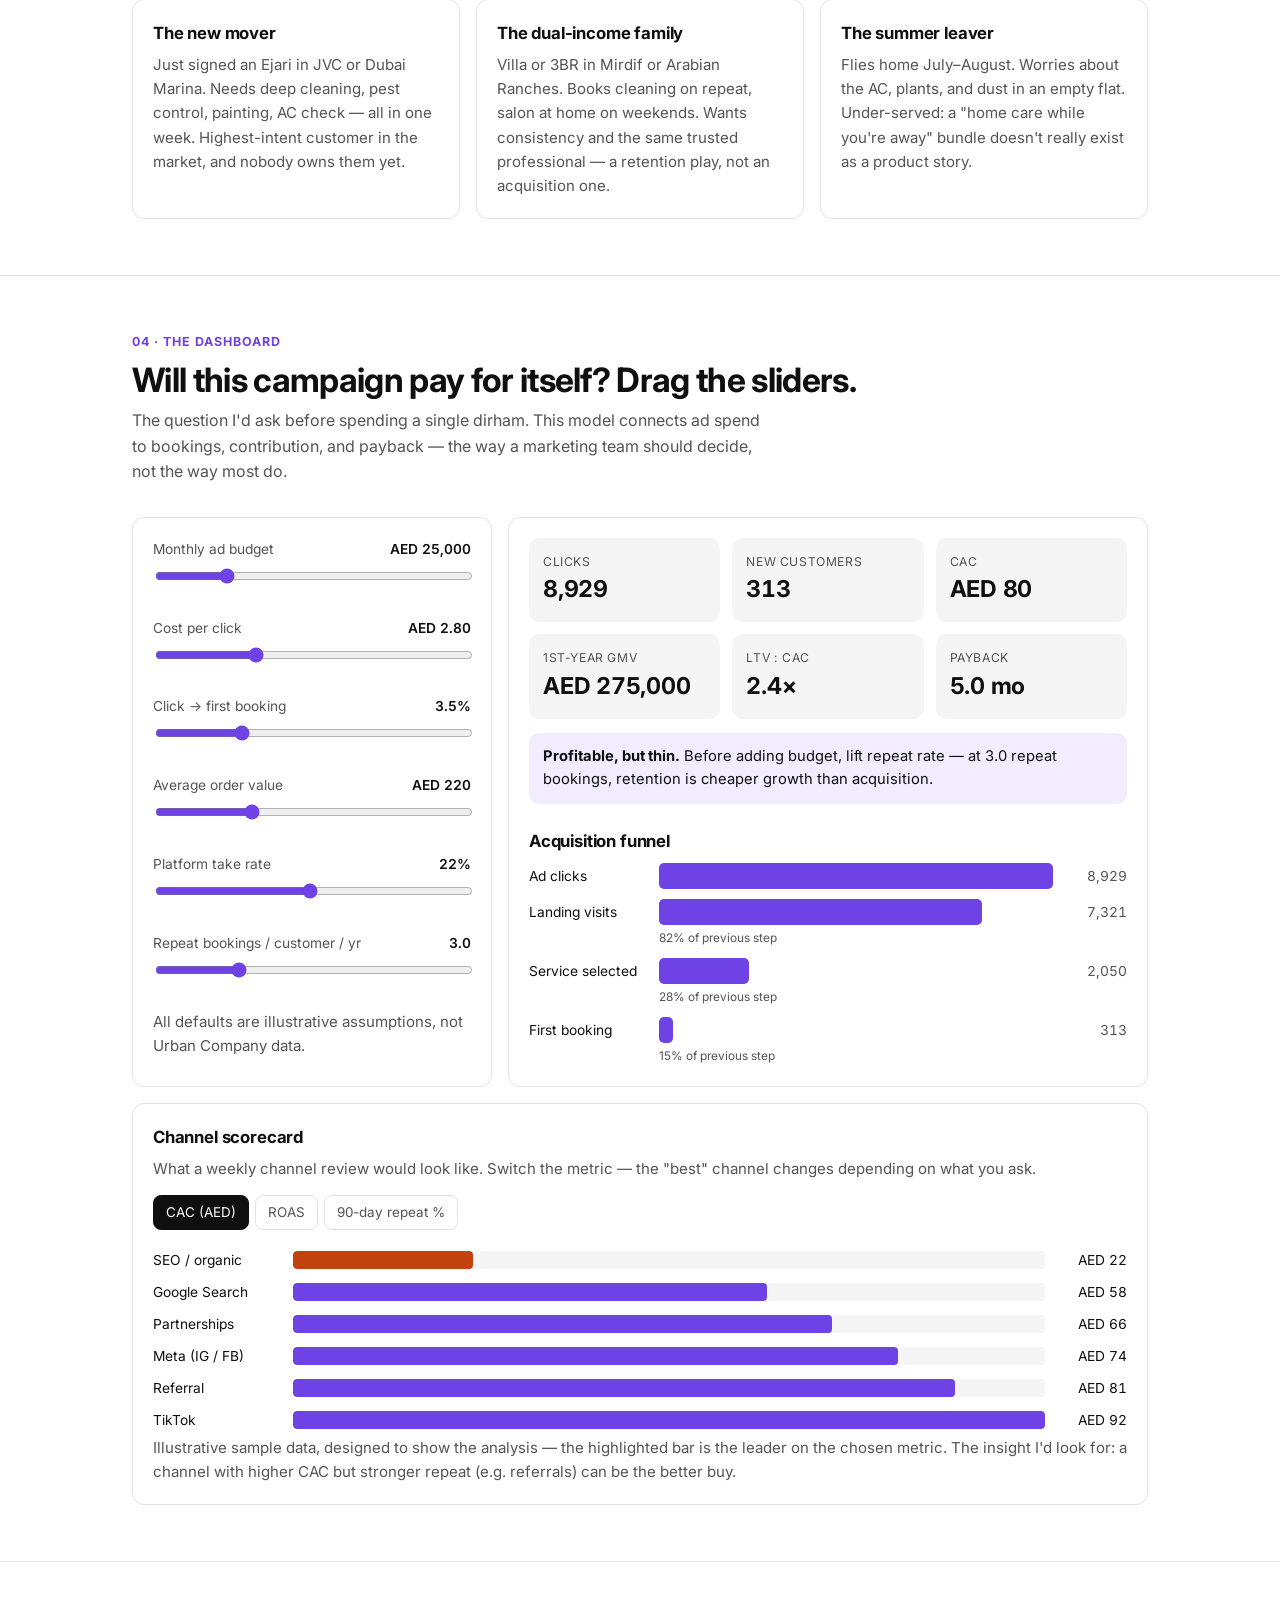
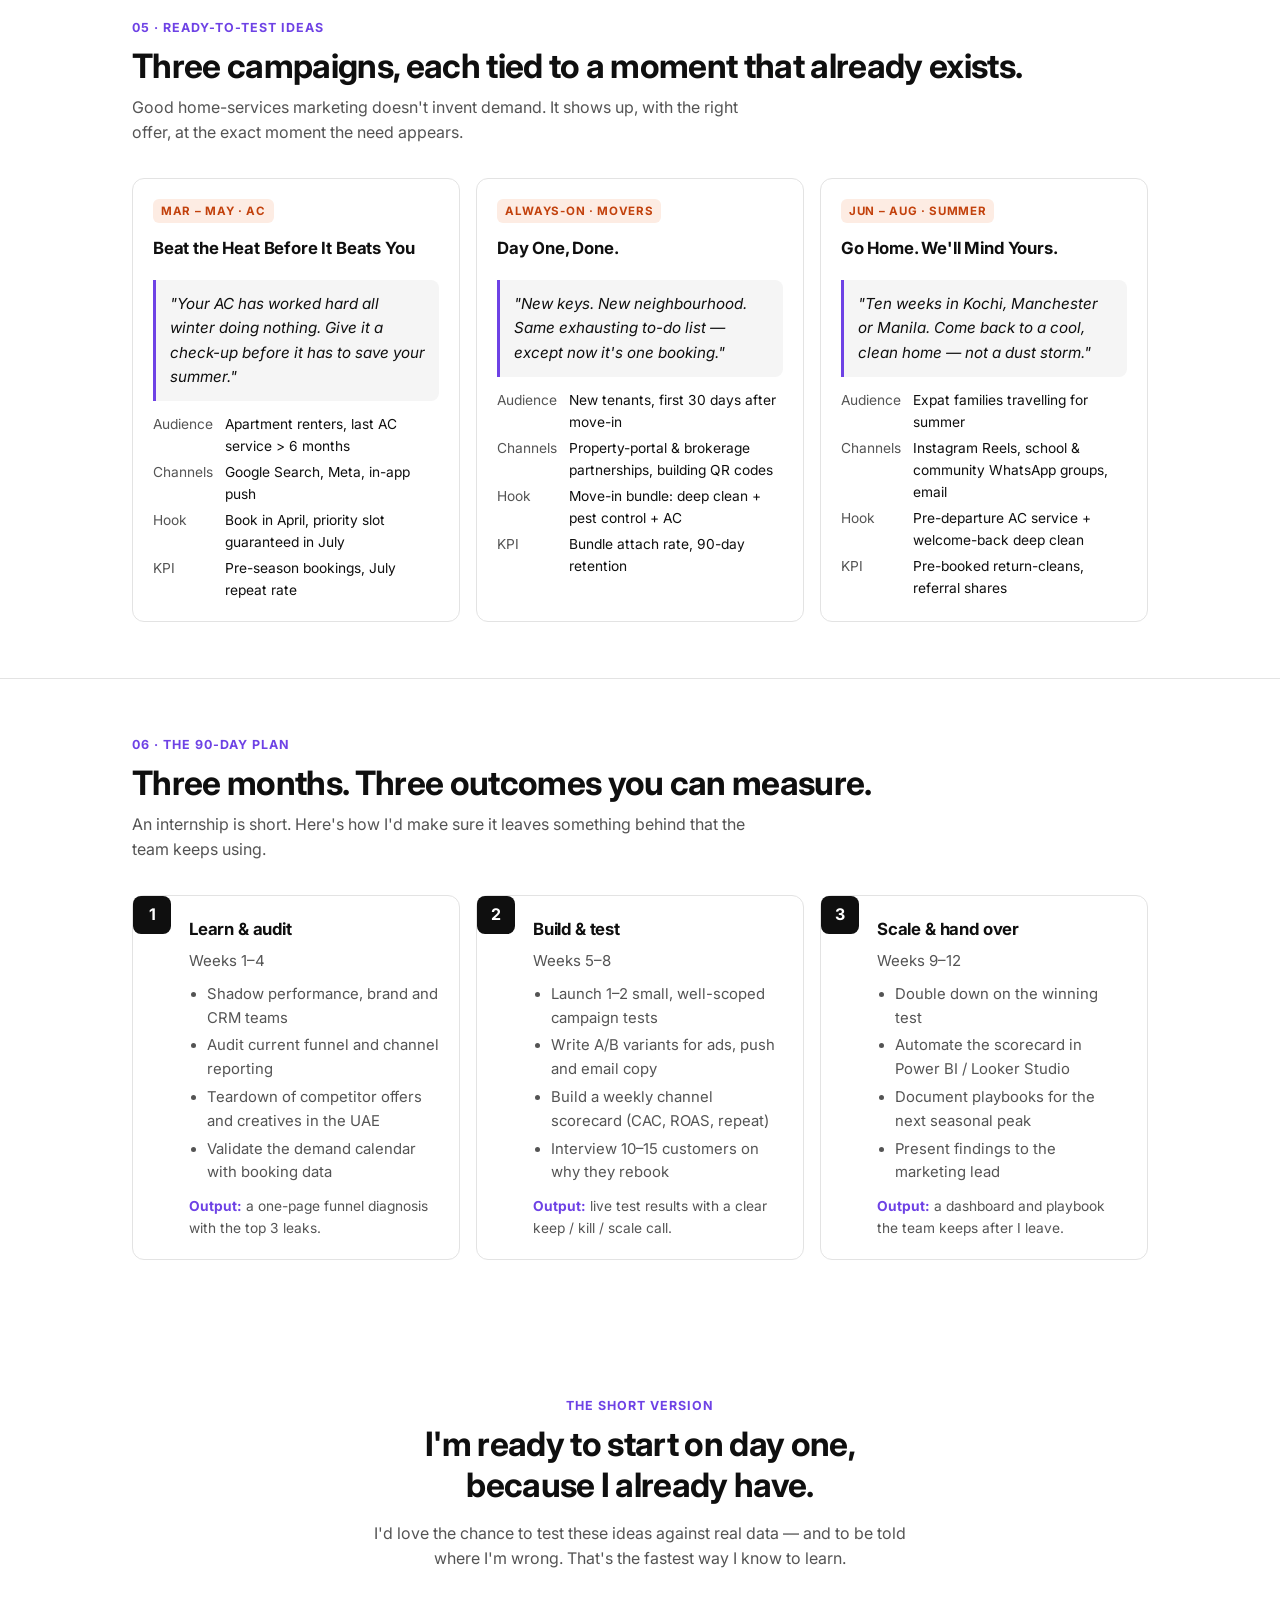
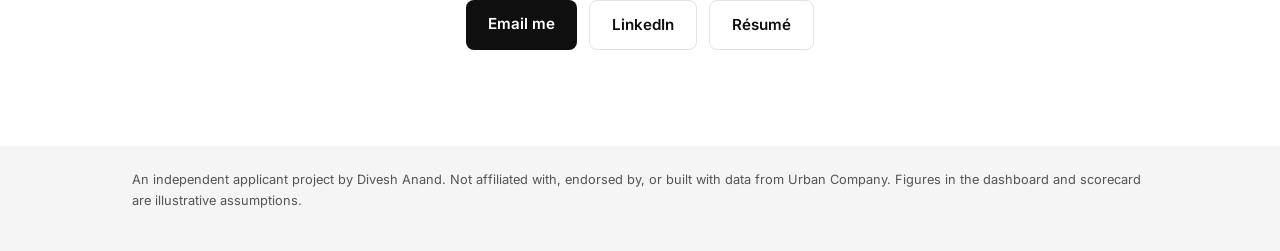
==== commit 073b0abe: "Restyle site in Urban Company's design language and add UC audit Switch both pages to a white/black/" ====
--- a/urban-company/index.html
+++ b/urban-company/index.html
@@ -6,40 +6,45 @@
   <title>Day Zero Plan — Divesh Anand</title>
   <meta name="description" content="Divesh Anand's 90-day marketing plan and analytics dashboard, built for the Urban Company UAE Marketing Intern role (WIL). An independent applicant project — not affiliated with Urban Company.">
   <link rel="icon" href="data:,">
+  <link rel="preconnect" href="https://fonts.googleapis.com">
+  <link rel="preconnect" href="https://fonts.gstatic.com" crossorigin>
+  <link rel="stylesheet" href="https://fonts.googleapis.com/css2?family=Inter:wght@400;500;600;700&display=swap">
   <style>
     :root {
-      --bg: #fbfaf7;
-      --bg-alt: #f2f0ea;
+      --bg: #ffffff;
+      --bg-alt: #f5f5f5;
       --card: #ffffff;
-      --text: #15161a;
-      --muted: #5d616b;
-      --border: #e3e0d8;
-      --accent: #0f766e;
-      --accent-soft: #d6efec;
+      --text: #0f0f0f;
+      --muted: #545454;
+      --border: #e3e3e3;
+      --accent: #6e42e5;
+      --accent-soft: #f1ecff;
       --warm: #c2410c;
-      --warm-soft: #fde6d8;
-      --bar: #0f766e;
-      --bar-2: #94a3b8;
-      --shadow: 0 1px 2px rgba(0,0,0,.04), 0 8px 24px rgba(0,0,0,.05);
+      --warm-soft: #fdece3;
+      --bar: #6e42e5;
+      --bar-2: #a3a3a3;
+      --ink: #0f0f0f;
+      --on-ink: #ffffff;
+      --shadow: none;
     }
     @media (prefers-color-scheme: dark) {
       :root:not([data-theme="light"]) {
-        --bg: #0f1012; --bg-alt: #16171a; --card: #1a1b1f; --text: #f1f1ee; --muted: #a3a6ad;
-        --border: #2b2d33; --accent: #2dd4bf; --accent-soft: #123532; --warm: #fb923c; --warm-soft: #3a2316;
-        --bar: #2dd4bf; --bar-2: #4b5563; --shadow: 0 1px 2px rgba(0,0,0,.3), 0 8px 24px rgba(0,0,0,.25);
+        --bg: #0f0f0f; --bg-alt: #1b1b1b; --card: #161616; --text: #f5f5f5; --muted: #a3a3a3;
+        --border: #2b2b2b; --accent: #a68bff; --accent-soft: #241b3d; --warm: #fb923c; --warm-soft: #3a2316;
+        --bar: #a68bff; --bar-2: #4b4b4b; --ink: #f5f5f5; --on-ink: #0f0f0f; --shadow: none;
       }
     }
     :root[data-theme="dark"] {
-      --bg: #0f1012; --bg-alt: #16171a; --card: #1a1b1f; --text: #f1f1ee; --muted: #a3a6ad;
-      --border: #2b2d33; --accent: #2dd4bf; --accent-soft: #123532; --warm: #fb923c; --warm-soft: #3a2316;
-      --bar: #2dd4bf; --bar-2: #4b5563; --shadow: 0 1px 2px rgba(0,0,0,.3), 0 8px 24px rgba(0,0,0,.25);
+      --bg: #0f0f0f; --bg-alt: #1b1b1b; --card: #161616; --text: #f5f5f5; --muted: #a3a3a3;
+      --border: #2b2b2b; --accent: #a68bff; --accent-soft: #241b3d; --warm: #fb923c; --warm-soft: #3a2316;
+      --bar: #a68bff; --bar-2: #4b4b4b; --ink: #f5f5f5; --on-ink: #0f0f0f; --shadow: none;
     }
 
     * { box-sizing: border-box; }
     html { scroll-behavior: smooth; }
     body {
       margin: 0; background: var(--bg); color: var(--text);
-      font-family: -apple-system, BlinkMacSystemFont, "Segoe UI", Roboto, Helvetica, Arial, sans-serif;
+      font-family: "Inter", -apple-system, BlinkMacSystemFont, "Segoe UI", Roboto, Helvetica, Arial, sans-serif;
       line-height: 1.6; -webkit-font-smoothing: antialiased;
     }
     a { color: var(--accent); }
@@ -47,10 +52,10 @@
     @media (min-width: 720px) { .wrap { padding: 0 32px; } }
 
     /* Top bar */
-    .topbar { position: sticky; top: 0; z-index: 10; background: color-mix(in srgb, var(--bg) 88%, transparent);
-      backdrop-filter: blur(10px); border-bottom: 1px solid var(--border); }
+    .topbar { position: sticky; top: 0; z-index: 10; background: var(--bg); border-bottom: 1px solid var(--border); }
     .topbar .wrap { display: flex; align-items: center; justify-content: space-between; height: 56px; gap: 12px; }
-    .topbar a.back { color: var(--muted); text-decoration: none; font-size: .9rem; white-space: nowrap; }
+    .topbar a.back { color: var(--text); text-decoration: none; font-size: 1rem; font-weight: 700; letter-spacing: -.02em; white-space: nowrap; display: inline-flex; align-items: center; gap: 8px; }
+    .logo-mark { display: inline-grid; place-items: center; width: 30px; height: 30px; border-radius: 8px; background: var(--ink); color: var(--on-ink); font-size: .75rem; font-weight: 700; }
     .topbar nav { display: none; gap: 20px; }
     .topbar nav a { color: var(--muted); text-decoration: none; font-size: .88rem; }
     .topbar nav a:hover { color: var(--text); }
@@ -61,26 +66,26 @@
     /* Hero */
     .hero { padding: 72px 0 48px; }
     .eyebrow { display: inline-flex; gap: 8px; align-items: center; font-size: .78rem; letter-spacing: .08em;
-      text-transform: uppercase; color: var(--accent); font-weight: 700; }
-    .eyebrow::before { content: ""; width: 8px; height: 8px; border-radius: 50%; background: var(--accent); }
-    h1 { font-size: clamp(2rem, 5.4vw, 3.6rem); line-height: 1.08; letter-spacing: -.025em; margin: 16px 0 20px; max-width: 16ch; }
+      text-transform: uppercase; color: var(--muted); font-weight: 600; }
+    .eyebrow::before { content: "★"; color: var(--text); font-size: .9rem; letter-spacing: 0; }
+    h1 { font-size: clamp(2rem, 5.4vw, 3.6rem); line-height: 1.08; letter-spacing: -.035em; font-weight: 700; margin: 16px 0 20px; max-width: 16ch; }
     h1 em { font-style: normal; color: var(--accent); }
     .lede { font-size: clamp(1.05rem, 2vw, 1.22rem); color: var(--muted); max-width: 62ch; margin: 0 0 28px; }
     .lede strong { color: var(--text); }
     .chips { display: flex; flex-wrap: wrap; gap: 8px; }
-    .chip { font-size: .82rem; padding: 6px 12px; border-radius: 999px; background: var(--card);
-      border: 1px solid var(--border); color: var(--muted); }
+    .chip { font-size: .82rem; padding: 6px 12px; border-radius: 8px; background: var(--bg-alt);
+      border: 1px solid transparent; color: var(--muted); }
     .chip b { color: var(--text); font-weight: 600; }
 
     section { padding: 56px 0; border-top: 1px solid var(--border); }
     h2 { font-size: clamp(1.5rem, 3vw, 2.1rem); letter-spacing: -.02em; margin: 0 0 8px; line-height: 1.2; }
-    .kicker { font-size: .78rem; font-weight: 700; letter-spacing: .08em; text-transform: uppercase; color: var(--warm); margin-bottom: 8px; }
+    .kicker { font-size: .78rem; font-weight: 700; letter-spacing: .08em; text-transform: uppercase; color: var(--accent); margin-bottom: 8px; }
     .sub { color: var(--muted); max-width: 64ch; margin: 0 0 32px; }
     h3 { margin: 0 0 6px; font-size: 1.05rem; letter-spacing: -.01em; }
 
     .grid { display: grid; gap: 16px; }
     @media (min-width: 720px) { .g2 { grid-template-columns: 1fr 1fr; } .g3 { grid-template-columns: repeat(3, 1fr); } .g4 { grid-template-columns: repeat(4, 1fr); } }
-    .card { background: var(--card); border: 1px solid var(--border); border-radius: 14px; padding: 20px; box-shadow: var(--shadow); }
+    .card { background: var(--card); border: 1px solid var(--border); border-radius: 12px; padding: 20px; }
     .card p { margin: 0; color: var(--muted); font-size: .94rem; }
     .note { font-size: .8rem; color: var(--muted); margin-top: 14px; }
 
@@ -95,6 +100,23 @@
       .fit tr { display: block; padding: 12px 0; border-bottom: 1px solid var(--border); }
       .fit td { display: block; padding: 2px 0; border: 0; width: auto !important; }
     }
+
+    /* Audit */
+    .audit { display: grid; gap: 16px; }
+    @media (min-width: 900px) { .audit { grid-template-columns: 1fr 1fr 1fr; } .audit .gap { grid-column: 1 / -1; } }
+    .win .n { display: inline-grid; place-items: center; width: 32px; height: 32px; border-radius: 8px; background: var(--accent-soft);
+      color: var(--accent); font-weight: 700; font-size: .9rem; margin-bottom: 12px; }
+    .win .src { font-size: .76rem; color: var(--muted); margin-top: 12px; }
+    .gap { background: var(--ink); color: var(--on-ink); border-radius: 12px; padding: 28px; display: grid; gap: 20px; }
+    @media (min-width: 900px) { .gap { grid-template-columns: 1.1fr 1fr; gap: 40px; } }
+    .gap .tag { font-size: .74rem; font-weight: 700; letter-spacing: .08em; text-transform: uppercase; color: var(--warm); }
+    .gap h3 { font-size: 1.6rem; letter-spacing: -.02em; margin: 6px 0 10px; color: var(--on-ink); }
+    .gap p { margin: 0; opacity: .82; font-size: .95rem; }
+    .gap .fix { background: color-mix(in srgb, var(--on-ink) 8%, transparent); border-radius: 10px; padding: 18px 20px; }
+    .gap .fix b { color: var(--on-ink); }
+    .gap .fix a { color: var(--on-ink); font-weight: 600; }
+    .sources { font-size: .78rem; color: var(--muted); margin-top: 16px; line-height: 1.7; }
+    .sources a { color: var(--muted); }
 
     /* Stats */
     .stat .num { font-size: 2rem; font-weight: 700; letter-spacing: -.02em; line-height: 1.1; font-variant-numeric: tabular-nums; }
@@ -135,7 +157,7 @@
     .frow .drop { grid-column: 2 / 4; font-size: .74rem; color: var(--muted); margin-top: -6px; }
 
     .tabs { display: flex; gap: 6px; flex-wrap: wrap; margin-bottom: 14px; }
-    .tabs button { font: inherit; font-size: .84rem; padding: 6px 12px; border-radius: 999px; border: 1px solid var(--border);
+    .tabs button { font: inherit; font-size: .84rem; padding: 6px 12px; border-radius: 8px; border: 1px solid var(--border);
       background: var(--card); color: var(--muted); cursor: pointer; }
     .tabs button[aria-pressed="true"] { background: var(--text); color: var(--bg); border-color: var(--text); }
 
@@ -159,7 +181,7 @@
     .plan { counter-reset: m; }
     .phase { position: relative; padding-left: 56px; }
     .phase::before { counter-increment: m; content: counter(m); position: absolute; left: 0; top: 0; width: 38px; height: 38px;
-      border-radius: 50%; display: grid; place-items: center; font-weight: 700; background: var(--accent); color: var(--bg); }
+      border-radius: 8px; display: grid; place-items: center; font-weight: 700; background: var(--ink); color: var(--on-ink); }
     .phase ul { margin: 10px 0 0; padding-left: 18px; color: var(--muted); font-size: .93rem; }
     .phase li { margin-bottom: 4px; }
     .phase .out { margin-top: 10px; font-size: .86rem; }
@@ -170,10 +192,10 @@
     .close h2 { max-width: 22ch; margin: 0 auto 16px; }
     .close p { color: var(--muted); max-width: 56ch; margin: 0 auto 28px; }
     .btns { display: flex; gap: 12px; justify-content: center; flex-wrap: wrap; }
-    .btn { display: inline-block; padding: 12px 22px; border-radius: 10px; text-decoration: none; font-weight: 600; font-size: .95rem; }
-    .btn.p { background: var(--accent); color: var(--bg); }
+    .btn { display: inline-block; padding: 12px 22px; border-radius: 8px; text-decoration: none; font-weight: 600; font-size: .95rem; }
+    .btn.p { background: var(--ink); color: var(--on-ink); }
     .btn.s { border: 1px solid var(--border); color: var(--text); background: var(--card); }
-    footer { border-top: 1px solid var(--border); padding: 24px 0 40px; font-size: .8rem; color: var(--muted); }
+    footer { background: var(--bg-alt); padding: 24px 0 40px; font-size: .8rem; color: var(--muted); }
 
     .reveal { opacity: 0; transform: translateY(14px); transition: opacity .6s ease, transform .6s ease; }
     .reveal.in { opacity: 1; transform: none; }
@@ -184,9 +206,10 @@
 
 <header class="topbar">
   <div class="wrap">
-    <a class="back" href="../index.html">← Divesh Anand</a>
+    <a class="back" href="../index.html"><span class="logo-mark">DA</span>Divesh Anand</a>
     <nav aria-label="Sections">
       <a href="#fit">Fit</a>
+      <a href="#audit">Audit</a>
       <a href="#market">Market</a>
       <a href="#dashboard">Dashboard</a>
       <a href="#campaigns">Campaigns</a>
@@ -234,10 +257,61 @@
     </div>
   </section>
 
+  <!-- AUDIT -->
+  <section id="audit">
+    <div class="wrap">
+      <div class="kicker">02 · Audit · app + Instagram</div>
+      <h2>Three things Urban Company UAE gets right. One gap.</h2>
+      <p class="sub">An outside-in read of the app, the Dubai site and @urbancompany_uae, from public signals only. It's a hypothesis to test against real data, not a verdict.</p>
+
+      <div class="audit">
+        <div class="card win reveal">
+          <span class="n">01</span>
+          <h3>Real pros are the heroes</h3>
+          <p>The 2025 launch of 30-minute Instant Cleaning starred actual Urban Company professionals instead of influencers or celebrities. In a category where the fear is "who is coming into my home?", that's the right call.</p>
+          <p class="src">afaqs, 2025 · ran on YouTube, Instagram, Facebook</p>
+        </div>
+        <div class="card win reveal">
+          <span class="n">02</span>
+          <h3>Retention is built into the product</h3>
+          <p>Monthly cleaning plans give you the same cleaner on every visit, or that visit is free. The promise sells a relationship, not a one-off job, and that's where lifetime value lives.</p>
+          <p class="src">Gulf News / Khaleej Times, Nov 2023</p>
+        </div>
+        <div class="card win reveal">
+          <span class="n">03</span>
+          <h3>Social proof at scale</h3>
+          <p>Every service page leads with ratings and review counts (house help: ★ 4.92 from 428K reviews). The Instagram bio, "We're here for whatever your home needs 💜", covers five categories in one line.</p>
+          <p class="src">urbancompany.com/dubai · Instagram bio</p>
+        </div>
+
+        <div class="gap reveal">
+          <div>
+            <span class="tag">The gap</span>
+            <h3>The first booking.</h3>
+            <p>From the outside, the funnel asks for commitment before it has earned trust. A November 2025 UAE App Store review says one-time cleaning can no longer be booked, and complaints keep coming back to cancellation fees and how hard it is to reach support. A new expat who needs one clean before guests arrive, but isn't ready for a plan, may leave without booking anything.</p>
+          </div>
+          <div class="fix">
+            <p><b>How I'd close it:</b> win the first booking at the moment of need, then earn the subscription. Each <a href="#campaigns">campaign below</a> starts as one booking with no plan required, and offers a same-cleaner plan after a good first visit.</p>
+            <p style="margin-top:12px"><b>North-star metric:</b> first booking → monthly plan within 30 days.</p>
+          </div>
+        </div>
+      </div>
+
+      <p class="sources">Sources:
+        <a href="https://www.afaqs.com/news/mktg/urban-company-launches-30-instant-cleaning-in-the-uae-10524692" target="_blank" rel="noopener">afaqs</a> ·
+        <a href="https://gulfnews.com/business/corporate-news/after-expanding-its-wings-in-gcc-royal-palm-is-heading-towards-europe-and-north-americas-1.1647247389136" target="_blank" rel="noopener">Gulf News</a> ·
+        <a href="https://www.urbancompany.com/dubai-live-out-ptm" target="_blank" rel="noopener">Urban Company Dubai</a> ·
+        <a href="https://apps.apple.com/ae/app/urban-company-home-services/id1032480595?see-all=reviews&amp;platform=iphone" target="_blank" rel="noopener">App Store UAE reviews</a> ·
+        <a href="https://www.instagram.com/urbancompany_uae/" target="_blank" rel="noopener">@urbancompany_uae</a>.
+        Public signals only, no internal data.
+      </p>
+    </div>
+  </section>
+
   <!-- MARKET -->
   <section id="market">
     <div class="wrap">
-      <div class="kicker">02 · Reading the market</div>
+      <div class="kicker">03 · Reading the market</div>
       <h2>In the UAE, home services run on a calendar, not just a need.</h2>
       <p class="sub">The UAE household is expat-heavy, digitally native, time-poor, and lives through a 45°C summer. That shapes <em>when</em> people book and <em>why</em> — which is where marketing either wins or wastes money.</p>
 
@@ -274,7 +348,7 @@
   <!-- DASHBOARD -->
   <section id="dashboard">
     <div class="wrap">
-      <div class="kicker">03 · The dashboard</div>
+      <div class="kicker">04 · The dashboard</div>
       <h2>Will this campaign pay for itself? Drag the sliders.</h2>
       <p class="sub">The question I'd ask before spending a single dirham. This model connects ad spend to bookings, contribution, and payback — the way a marketing team should decide, not the way most do.</p>
 
@@ -322,7 +396,7 @@
   <!-- CAMPAIGNS -->
   <section id="campaigns">
     <div class="wrap">
-      <div class="kicker">04 · Ready-to-test ideas</div>
+      <div class="kicker">05 · Ready-to-test ideas</div>
       <h2>Three campaigns, each tied to a moment that already exists.</h2>
       <p class="sub">Good home-services marketing doesn't invent demand. It shows up, with the right offer, at the exact moment the need appears.</p>
 
@@ -369,7 +443,7 @@
   <!-- PLAN -->
   <section id="plan">
     <div class="wrap">
-      <div class="kicker">05 · The 90-day plan</div>
+      <div class="kicker">06 · The 90-day plan</div>
       <h2>Three months. Three outcomes you can measure.</h2>
       <p class="sub">An internship is short. Here's how I'd make sure it leaves something behind that the team keeps using.</p>
 
